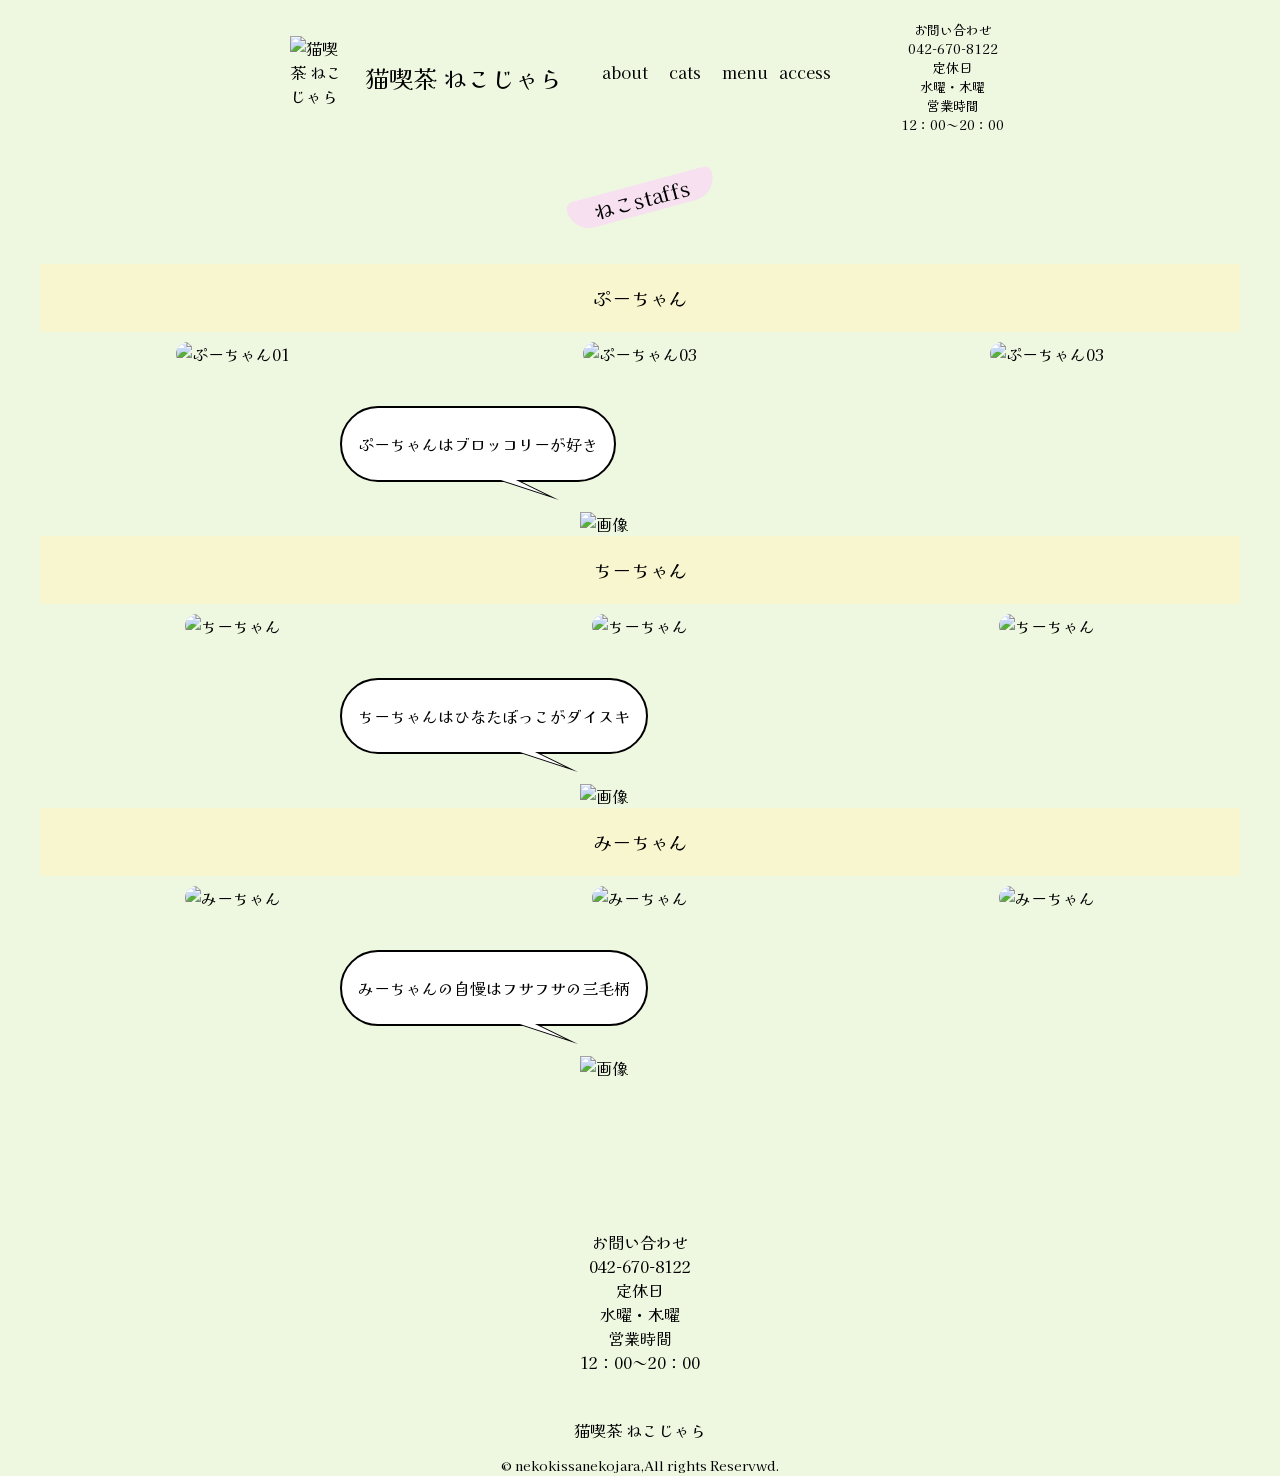
==== index2.html @ 6728807e "Add files via upload" ====
<!DOCTYPE html>
<html lang="ja">

<head>
    <meta charset="UTF-8">
    <meta name="viewport" content="width=device-width, initial-scale=1.0">
    <title>猫スタッフ｜猫喫茶 ねこじゃら</title>
    <link rel="stylesheet" href="css/style.css">
    <link rel="preconnect" href="https://fonts.googleapis.com">
    <link rel="preconnect" href="https://fonts.gstatic.com" crossorigin>
    <link href="https://fonts.googleapis.com/css2?family=Kaisei+Opti&display=swap" rel="stylesheet">
</head>

<body>
    <!-- ヘッダー -->
    <header>
        <div class="inner">

            <a href="http://192.168.15.4:1508">
                <div class="logoclass">
                    <img src="images/logo.svg" alt="猫喫茶 ねこじゃら" width="55px">
                    <h1>猫喫茶 ねこじゃら</h1>
                </div>
            </a>


            <!-- ナビ -->
            <nav>
                <ul>
                    <li class="gnav_item"><a href="#about"><img src="images/jarasi_stand.png" alt="">about</a></li>
                    <li class="gnav_item"><a href="#cats"><img src="images/jarasi_back.png" alt="">cats</a></li>
                    <li class="gnav_item"><a href="#menu"><img src="images/jarasi_stand.png" alt="">menu</a></li>
                    <li class="gnav_item"><a href="#access"><img src="images/jarasi_back.png" alt="">access</a></li>
                </ul>
            </nav>
            <p>お問い合わせ<br>042-670-8122<br>定休日<br>水曜・木曜<br>営業時間<br>12：00～20：00</p>
        </div>
        <!-- ナビここまで -->
    </header>
    <!-- ヘッダーここまで -->
    <!-- メイン -->
    <main>
        <section class="staffs">
            <div class="inner">
                <h2 id="cats">ねこstaffs</h2>
                <div class="catname">
                    <p>ぷーちゃん</p>
                </div>
                <div class="p_picture">
                    <ul class="catslist">
                        <li><img src="images/pu01sqnew.png" alt="ぷーちゃん01" width="200px"></li>
                        <li><img src="images/pu03sq.jpg" alt="ぷーちゃん03" width="200px"></li>
                        <li><img src="images/pu02sq.JPG" alt="ぷーちゃん03" width="200px"></li>
                    </ul>
                    <div class="syoukai">
                        <div class="speechBubble">
                            <p>ぷーちゃんはブロッコリーが好き</p>
                        </div>
                        <div class="floatjyara"><img src="images/jarasipcol_stand_trim.png" alt="画像" class="float-img">
                        </div>
                    </div>



                </div>
                <div class="catname">
                    <p>ちーちゃん</p>
                </div>
                <div class="c_picture">
                    <ul class="catslist">
                        <li><img src="images/chi04sq.jpg" alt="ちーちゃん" width="200px"></li>
                        <li><img src="images/chi02sq.png" alt="ちーちゃん" width="200px"></li>
                        <li><img src="images/chi01sq.jpg" alt="ちーちゃん" width="200px"></li>
                    </ul>
                    <div class="csyoukai">
                        <p>
                        <div class="speechBubble">
                            <p>ちーちゃんはひなたぼっこがダイスキ</p>
                        </div>
                        </p>
                        <div class="floatjyara"><img src="images/jarasi2color_stand_trim.png" alt="画像"
                                class="float-img"></div>
                    </div>
                    <!-- <img src="images/jarasi_stand.png" alt="画像" class="float-img"> -->
                </div>
                <div class="catname">
                    <p>みーちゃん</p>
                </div>
                <div class="m_picture">
                    <ul class="catslist">
                        <li><img src="images/mii01sq.png" alt="みーちゃん" width="200px"></li>
                        <li><img src="images/mii04sq.png" alt="みーちゃん" width="200px"></li>
                        <li><img src="images/mii02sq.pnG" alt="みーちゃん" width="200px"></li>
                    </ul>
                    <p>
                    <div class="speechBubble">
                        <p>みーちゃんの自慢はフサフサの三毛柄</p>

                    </div>
                    <div class="floatjyara"><img src="images/jarasi3color_stand_trim.png" alt="画像" class="float-img">
                    </div>
                    </p>


                </div>

        </section>
        <section class="section3">


        </section>
        <!-- <img src="images/jarasi_stand.png" alt="画像" class="float-img"> -->
    </main>

    <!-- メインここまで -->
    <!-- フッター -->
    <footer>
        <p class="access_lead">お問い合わせ<br>042-670-8122<br>定休日<br>水曜・木曜<br>営業時間<br>12：00～20：00</p>
        <p><img src="images/logo.svg" alt="" width="150px"></p>
        <p>猫喫茶 ねこじゃら</p>
        <p><small>&copy nekokissanekojara,All rights Reservwd.</small></p>
    </footer>
    <!-- フッターここまで -->
</body>

</html>
---- css/style.css ----
/* リセットｃｓｓ */
* {
    margin: 0;
    padding: 0;
    box-sizing: border-box;
    list-style: none;
    font-family: "Kaisei Opti", serif;
    font-weight: 400;
    font-style: normal;
}

a:link {
    text-decoration: none;
    color: #000000;
}



/* フルードイメージ化 */
img {
    max-width: 100%;
    height: auto;
    place-content: center;
}

/* 共通：幅設定クラス */
.inner {
    max-width: 1200px;
    margin: 0 auto;
}

/* 共通：section設定クラス */
section {
    
    margin-top: 20px;
    padding-top: 40px;
    padding-bottom: 40px;
}

/* 共通：見出し2設定クラス */
html {
    background-color: rgb(238, 247, 224);
}

h2 {
    font-size: 1.3rem;
    color: black;
    text-align: center;
    margin-bottom: 30px;
    border: 1px;
    border-radius: 10px 10px 30px 30px;
    width: 150px;
    margin-left: auto;
    margin-right: auto;
    background-color: rgb(247, 224, 239);
}


/* ヘッダー */
header .inner {
    max-width: 880px;
    display: flex;
    justify-content: center;
    align-items: center;
    padding: 10px;
}

header h1 {
    width: 250px;
    font-size: 1.5rem;
    padding: 10px 10px 0px 20px;
    text-decoration: none;
    color: #000000;
}


.logoclass {
    display: flex;
    justify-content: space-evenly;
    align-items: center;
    padding-left: 80px;
}


header p {
    /* width: 100px; */
    font-size: 0.8rem;
    text-align: center;
    margin: 0 auto;
    padding-top: 10px;
}


nav ul {
    display: flex;
    justify-content: space-evenly;
}

nav ul li a {
    display: block;
    width: 60px;
    color: black;
    padding: auto;
    text-align: center;
    text-decoration: none;
}

nav ul li a:hover {
    color: darkgreen;
}

/* キービジュアル */
#slideshow {
    max-width: 880px;
    height: auto;
    place-content: center;
    display: block;
    margin: 0 auto;
    width: 90%;

}

.slickimage {
    position: relative;
}

.slick-content {
    position: absolute;
    top: 50%;
    left: 50%;
    transform: translate(-50%, -50%);
    z-index: 10;
    color: #fff;
    /* 文字色（画像の暗さに合わせて変更） */
    text-align: center;
    width: 80%;
}

.slick-content p {
    font-size: 3rem;
    -webkit-text-stroke: 4px #000000;
    /* 縁の太さと色 */
    paint-order: stroke fill;
    /* 縁が内側に食い込むのを防ぐ */
}


/* about */
.about_lead {
    width: 70%;
    margin: 0 auto;
    padding: 20px;
    text-align: center;
    line-height: 1.8;

}

.about_lead span {
    font-size: 1.3em;
    font-weight: bold;
}

.gazoposition {
    display: flex;
    justify-content: center;
}

.jaramen {
    margin-top: 150px;
    margin-left: 100px;
    width: 250px;
    padding: max-content;
}


/* 猫スタッフ */
.catslist {
    display: flex;
    justify-content: space-around;
    gap: 20px;
}

.catslist li img {
    border-radius: 90px;
    margin-bottom: 30px;
}

.catname {
    font-size: 1.2rem;
    text-align: center;
    margin-bottom: 10px;
    background-color: rgb(247, 246, 207);
    padding: 20px;
}

.catsinfo_jarasi {
    margin-top: 0px;
    text-align: center;
}

.catslist li p {
    text-align: center;
    margin-bottom: 20px;
}

.section2 a {
    color: black;
    text-decoration: none;
    text-align: center;
    display: block;
    border: 1px dashed #000000;
    border-radius: 50%;
    width: 250px;
    margin: 10px auto;
    margin-bottom: 30px;
    background-color: rgb(208, 247, 207);
}

.section2 a:hover {
    color: darkgreen;
}

/* じゃら氏のフキダシ */
.speechBubble {
    position: relative;
    display: inline-block;
    margin-bottom: 20px;
    padding: 24px 16px;
    border: 2px solid #000000;
    border-radius: 9999px;
    background-color: #ffffff;
    text-align: left;
    font-size: 16px;
    font-weight: 400;
    line-height: 1.5;
    color: #000000;
    left: calc(50% - 300px);
    top: 10px;
}

.speechBubble::before {
    content: "";
    position: absolute;
    bottom: 0;
    left: 61%;
    border-style: solid;
    border-width: 20px 0 0 20px;
    border-color: #000000 transparent transparent;
    translate: -50% 100%;
    transform: skew(64deg);
    transform-origin: top;
}

.speechBubble::after {
    content: "";
    position: absolute;
    bottom: 0;
    left: 61%;
    border-style: solid;
    border-width: 15.2px 0 0 15.2px;
    border-color: #ffffff transparent transparent;
    translate: calc(-50% + 0.4px) 100%;
    transform: skew(64deg);
    transform-origin: top;
}

/* メニュー */
.menulist {
    display: flex;
    justify-content: center;
    font-size: 0.8rem;
    gap: 20px;
}

.menulist span {
    display: block;
    font-size: 0.8rem;
    font-weight: bold;
    text-align: center;
    padding-bottom: 10px;
}

/* 浮いてるじゃら氏 */
.float-img {
    margin-top: 20px;
    width: 200px;
    animation: floatAnim 3s ease-in-out infinite;
}

@keyframes floatAnim {
    0% {
        transform: translateY(0px);
    }

    50% {
        transform: translateY(-15px);
    }

    100% {
        transform: translateY(0px);
    }
}

.floatjyara {
    margin-left: 45%;
}

/* アクセス */
.map iframe {
    width: 100%;
    margin-bottom: 20px;
}

.access_lead {
    text-align: center;
}

/* フッター */
footer p {
    margin-top: 10px;
    text-align: center;
    text-decoration: none;
}

footer a:hover {
    color: darkgreen;
}


h2 {
    transform: rotate(-15deg);
    transform-origin: left top;
    /* 例: 左上を起点にする */
}

.cp_h1title {
    color: #ffffff;
    background: #80DEEA;
    border: dashed 1px #ffffff;
    /*ステッチ部分*/
    box-shadow: 0px 0px 0px 5px #80DEEA;
    /*外側のライン*/
}

.flip-img {
    transition: transform 0.3s ease;
    /* なめらかに反転させる */
}

/* 左右に反転 */
/* .flip-img:active {
  transform: scaleX(-1); 
} */

.flip-img:hover {
    transform: scaleX(-1);
}

/* モバイル対応 */
@media(max-width:767px) {
    header .inner {
        flex-wrap: wrap;
        padding: 20px;
        margin-top: 20px;
    }

    .gazoposition {
        flex-wrap: wrap;
    }
    .logoclass {
   padding-left: 20px;
}

    .jaramen {
        margin-top: 5px;
        margin-left: 50px;
        width: 150px;
    }

    .speechBubble {
        position: relative;
        display: inline-block;
        margin-bottom: 20px;
        padding: 24px 16px;
        border: 2px solid #000000;
        border-radius: 9999px;
        background-color: #ffffff;
        text-align: left;
        font-size: 16px;
        font-weight: 400;
        line-height: 1.5;
        color: #000000;
        left: calc(50% - 180px);
        top: 10px;
    }

    .speechBubble::before {
        content: "";
        position: absolute;
        bottom: 0;
        left: 50%;
        border-style: solid;
        border-width: 20px 10px 0 10px;
        border-color: #000000 transparent transparent;
        translate: -50% 100%;
        transform: skew(1deg);
        transform-origin: top;
    }

    .speechBubble::after {
        content: "";
        position: absolute;
        bottom: 0;
        left: 50%;
        border-style: solid;
        border-width: 15.5px 7.8px 0 7.8px;
        border-color: #ffffff transparent transparent;
        translate: -50% 100%;
        transform: skew(1deg);
        transform-origin: top;
    }

    .catslist {
        flex-wrap: wrap;
        /* padding: 20px; */
        margin-top: 20px;
    }

    .menulist {
        flex-wrap: wrap;
        padding: 20px;
        margin-top: 20px;
    }

    /* タップで左右に反転するつもり */
.flip-img:active {
  transform: scaleX(-1); 
}

}
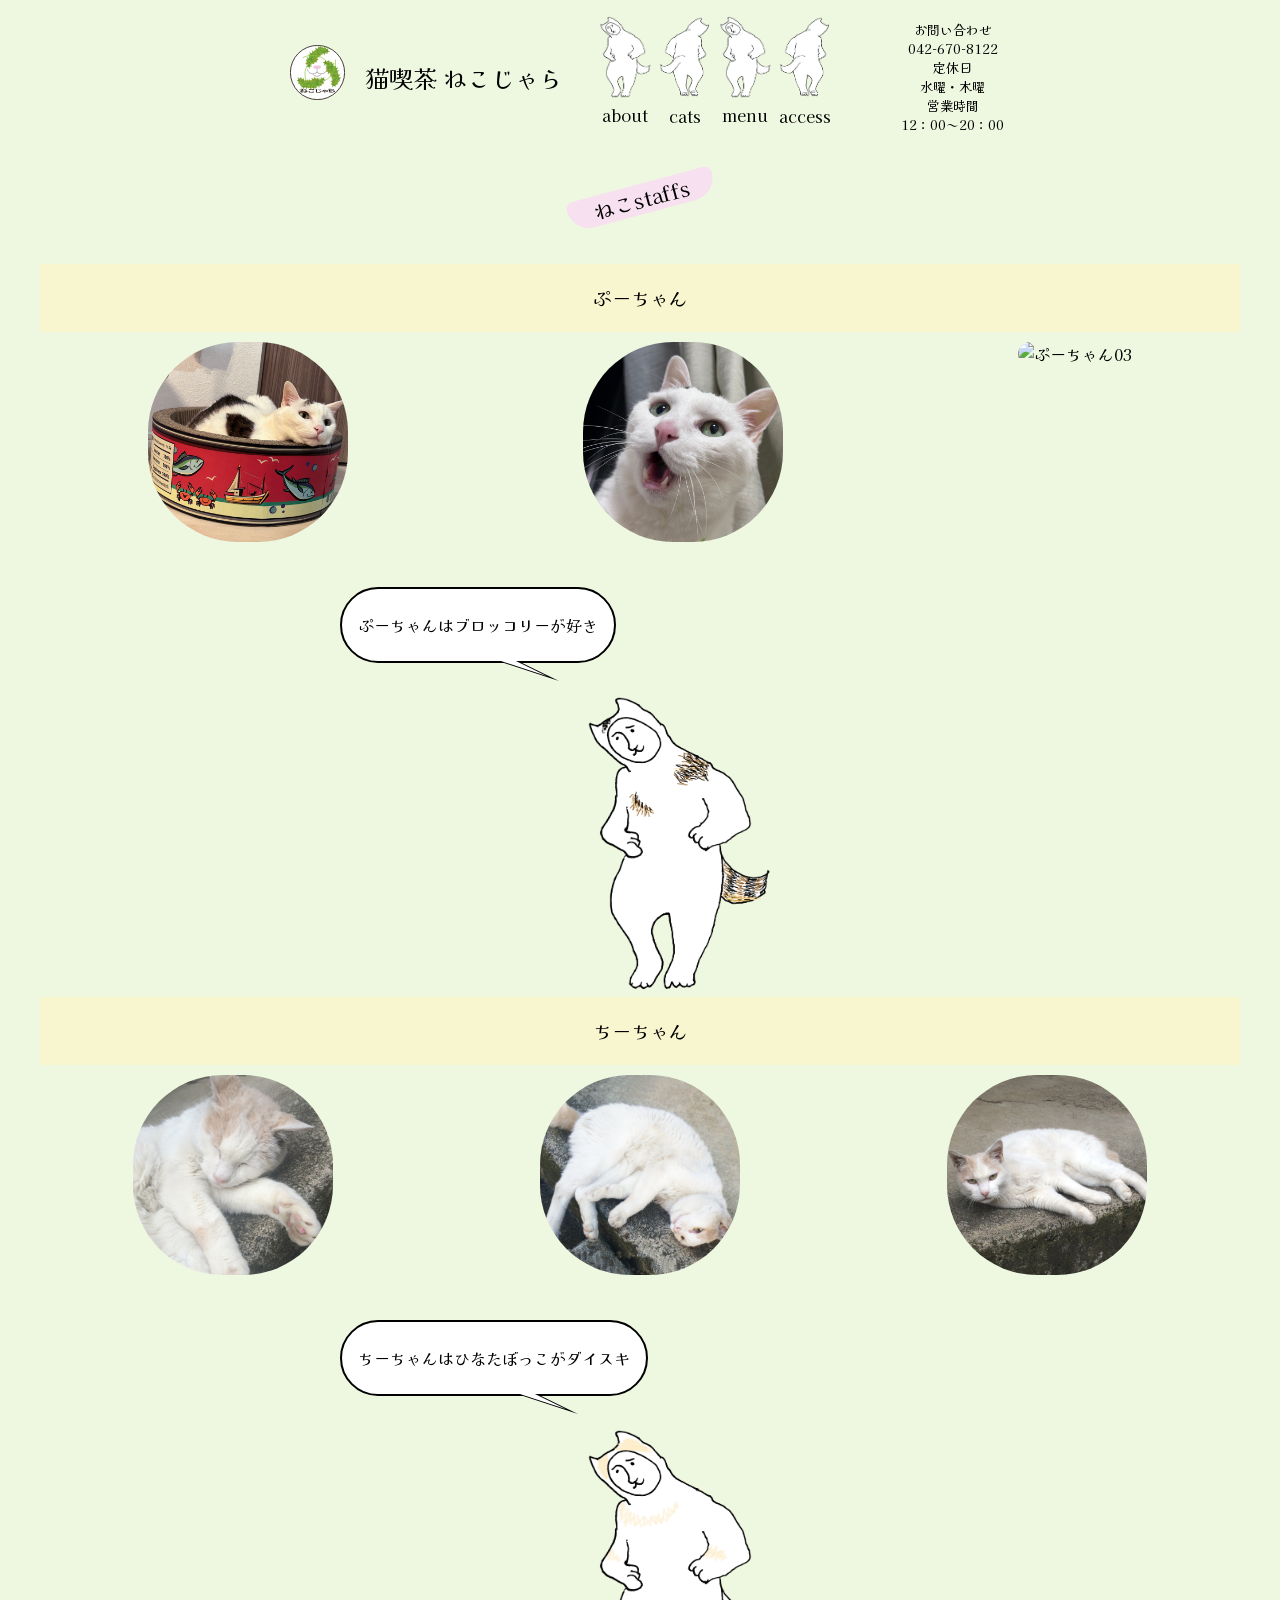
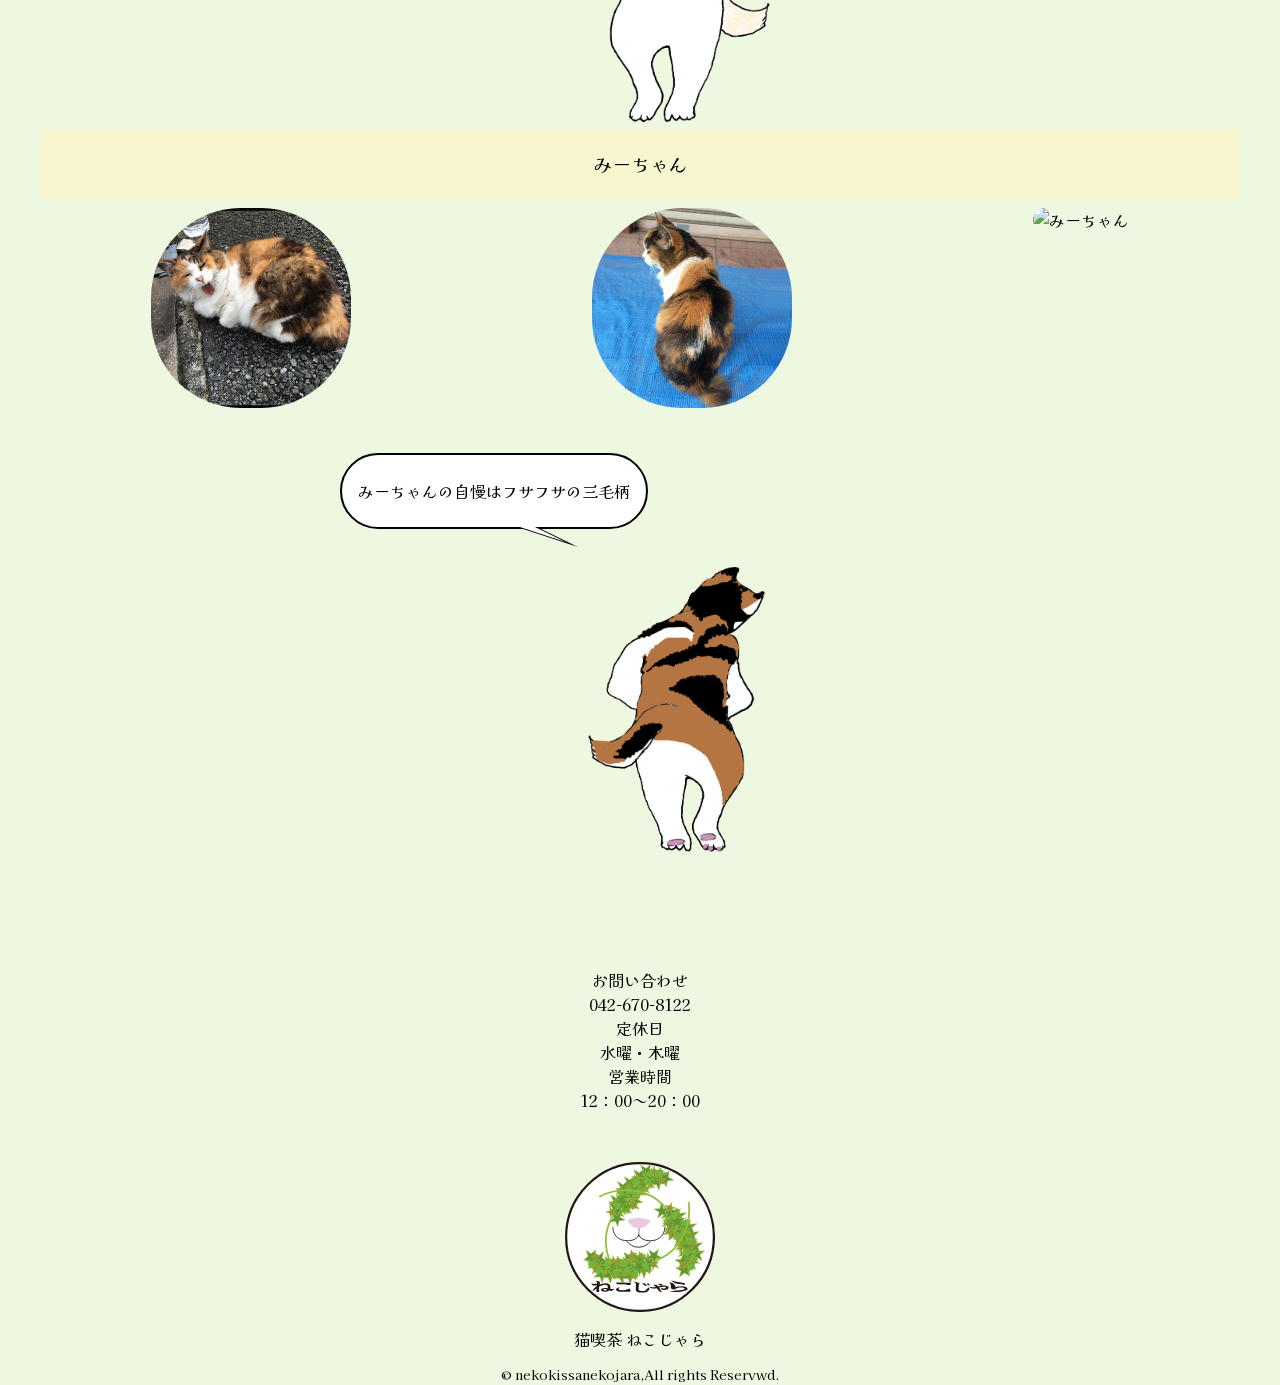
==== commit 41c750d6: "Add files via upload" ====
--- a/index2.html
+++ b/index2.html
@@ -5,10 +5,12 @@
     <meta charset="UTF-8">
     <meta name="viewport" content="width=device-width, initial-scale=1.0">
     <title>猫スタッフ｜猫喫茶 ねこじゃら</title>
-    <link rel="stylesheet" href="css/style.css">
+
+
     <link rel="preconnect" href="https://fonts.googleapis.com">
     <link rel="preconnect" href="https://fonts.gstatic.com" crossorigin>
     <link href="https://fonts.googleapis.com/css2?family=Kaisei+Opti&display=swap" rel="stylesheet">
+    <link rel="stylesheet" href="css/style.css">
 </head>
 
 <body>
@@ -16,7 +18,7 @@
     <header>
         <div class="inner">
 
-            <a href="http://192.168.15.4:1508">
+            <a href="https://yuukaras.github.io/catcafe_nekojara_site/">
                 <div class="logoclass">
                     <img src="images/logo.svg" alt="猫喫茶 ねこじゃら" width="55px">
                     <h1>猫喫茶 ねこじゃら</h1>
@@ -27,10 +29,18 @@
             <!-- ナビ -->
             <nav>
                 <ul>
-                    <li class="gnav_item"><a href="#about"><img src="images/jarasi_stand.png" alt="">about</a></li>
-                    <li class="gnav_item"><a href="#cats"><img src="images/jarasi_back.png" alt="">cats</a></li>
-                    <li class="gnav_item"><a href="#menu"><img src="images/jarasi_stand.png" alt="">menu</a></li>
-                    <li class="gnav_item"><a href="#access"><img src="images/jarasi_back.png" alt="">access</a></li>
+                    <li class="gnav_item"><a href="https://yuukaras.github.io/catcafe_nekojara_site/#about"><img
+                                src="images/jarasi_stand_trim.png" alt="" class="flip-img" width="55px"
+                                height="auto">about</a></li>
+                    <li class="gnav_item"><a href="https://yuukaras.github.io/catcafe_nekojara_site/#cats"><img
+                                src="images/jarasi_backtrim.png" alt="" class="flip-img" width="55px"
+                                height="auto">cats</a></li>
+                    <li class="gnav_item"><a href="https://yuukaras.github.io/catcafe_nekojara_site/#menu"><img
+                                src="images/jarasi_stand_trim.png" alt="" class="flip-img" width="55px"
+                                height="auto">menu</a></li>
+                    <li class="gnav_item"><a href="https://yuukaras.github.io/catcafe_nekojara_site/#access"><img
+                                src="images/jarasi_backtrim.png" alt="" class="flip-img" width="55px"
+                                height="auto">access</a></li>
                 </ul>
             </nav>
             <p>お問い合わせ<br>042-670-8122<br>定休日<br>水曜・木曜<br>営業時間<br>12：00～20：00</p>
@@ -97,7 +107,7 @@
                         <p>みーちゃんの自慢はフサフサの三毛柄</p>
 
                     </div>
-                    <div class="floatjyara"><img src="images/jarasi3color_stand_trim.png" alt="画像" class="float-img">
+                    <div class="floatjyara"><img src="images/jaramike_back.png" alt="画像" class="float-img">
                     </div>
                     </p>
 
@@ -107,17 +117,18 @@
         </section>
         <section class="section3">
 
-
+            <p class="access_lead">お問い合わせ<br>042-670-8122<br>定休日<br>水曜・木曜<br>営業時間<br>12：00～20：00</p>
         </section>
         <!-- <img src="images/jarasi_stand.png" alt="画像" class="float-img"> -->
     </main>
-
     <!-- メインここまで -->
     <!-- フッター -->
     <footer>
-        <p class="access_lead">お問い合わせ<br>042-670-8122<br>定休日<br>水曜・木曜<br>営業時間<br>12：00～20：00</p>
-        <p><img src="images/logo.svg" alt="" width="150px"></p>
-        <p>猫喫茶 ねこじゃら</p>
+        <a href="https://yuukaras.github.io/catcafe_nekojara_site/">
+            <p><img src="images/logo.svg" alt="" width="150px"></p>
+            <p>猫喫茶 ねこじゃら</p>
+        </a>
+
         <p><small>&copy nekokissanekojara,All rights Reservwd.</small></p>
     </footer>
     <!-- フッターここまで -->
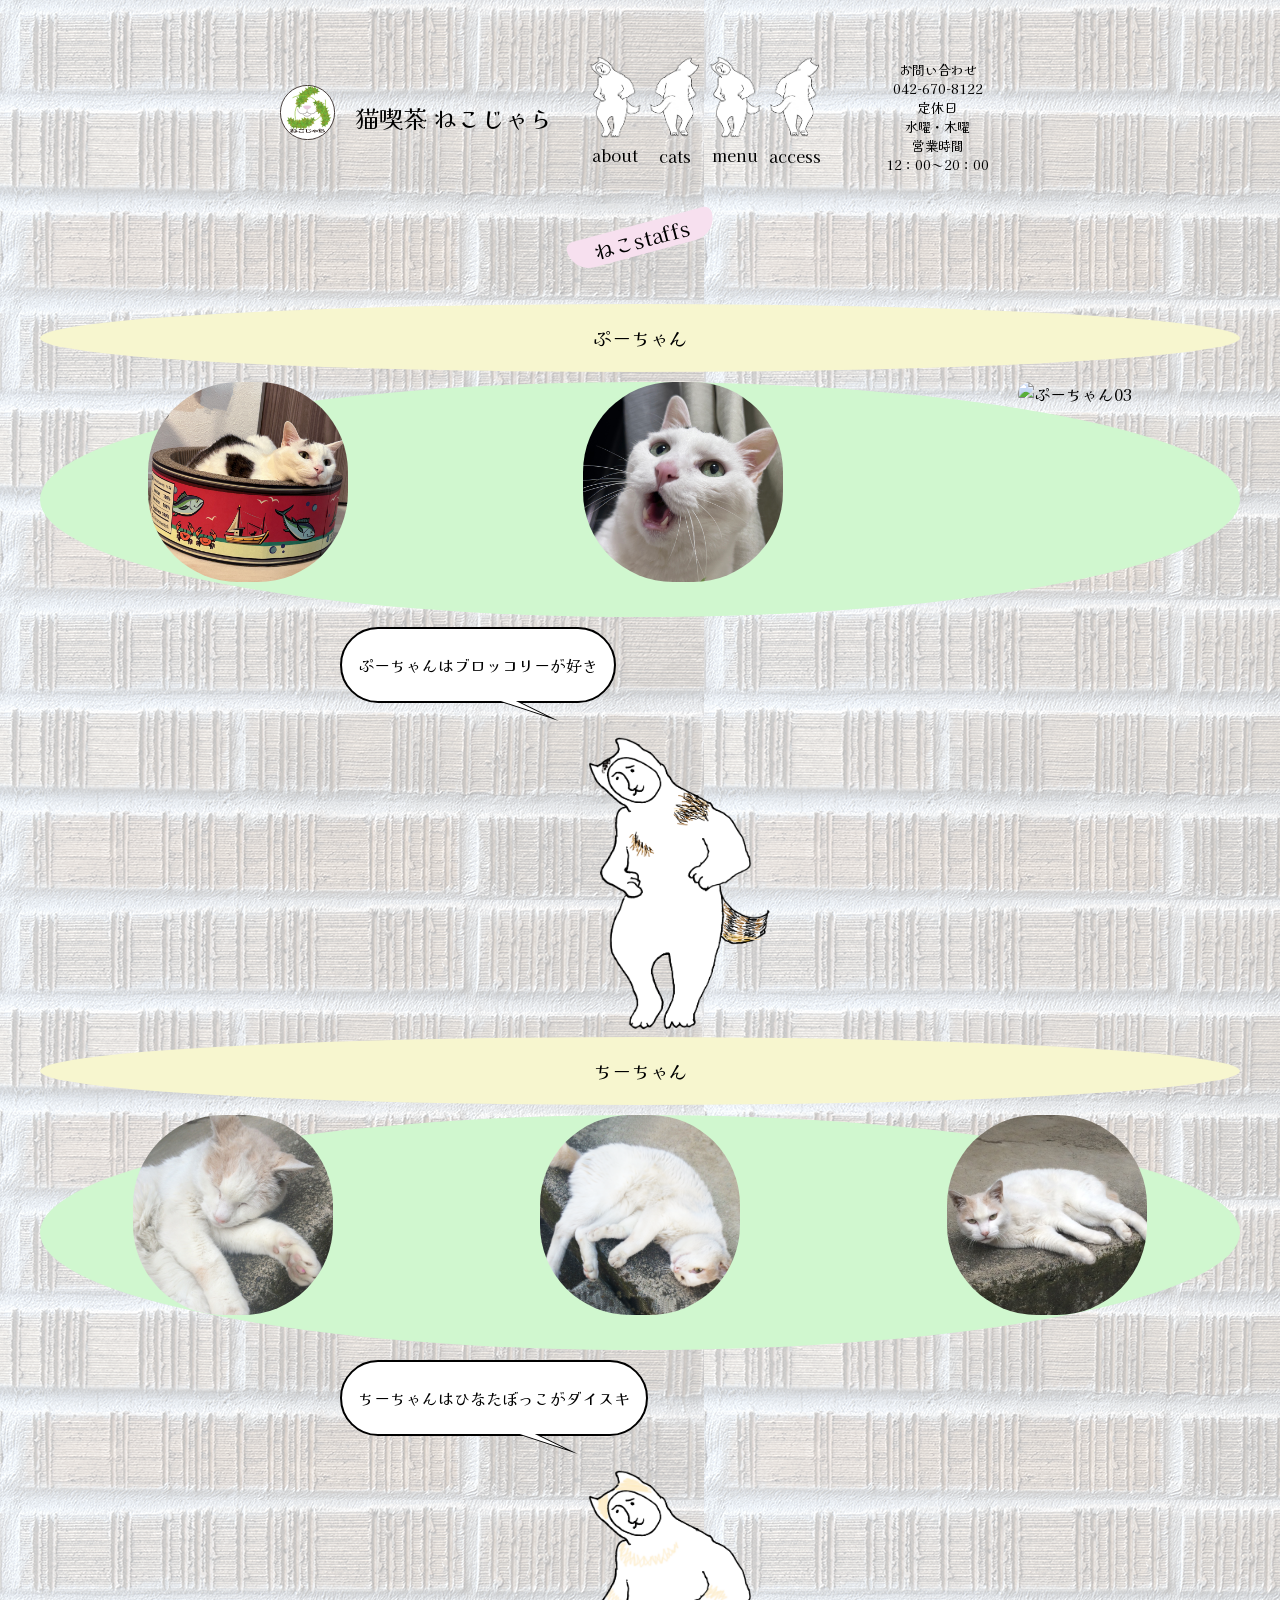
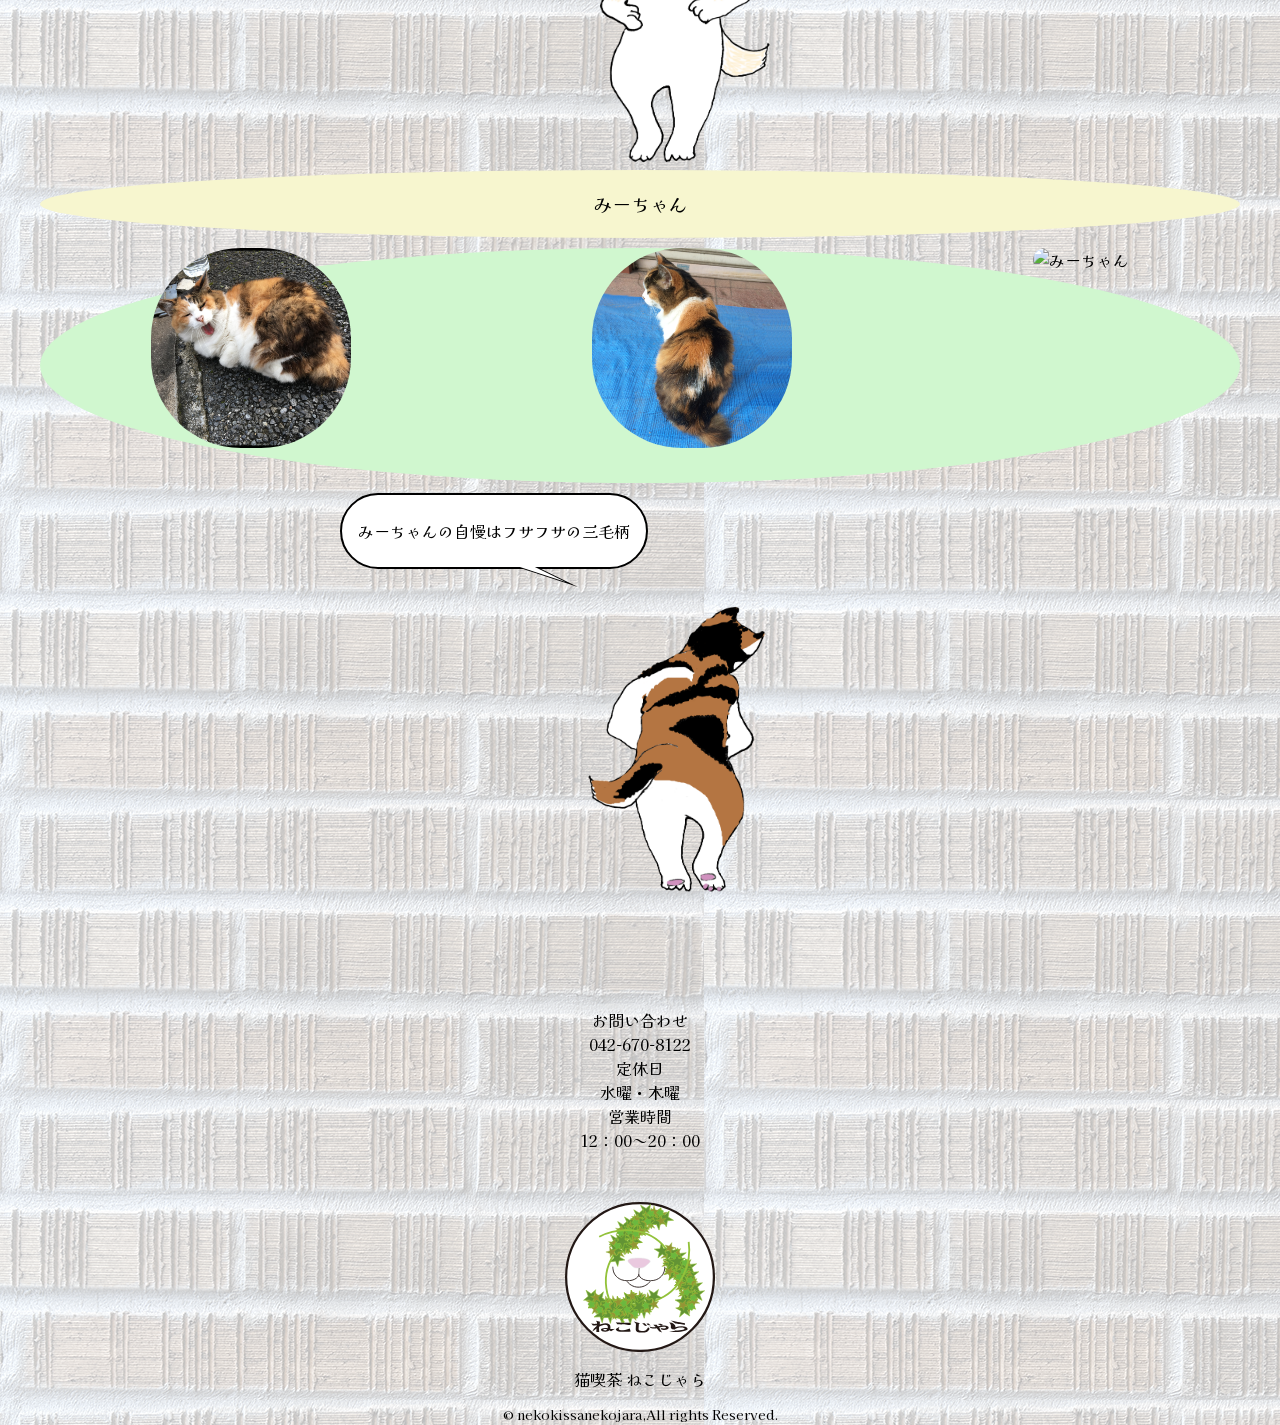
==== commit d86387dd: "Add files via upload" ====
--- a/index2.html
+++ b/index2.html
@@ -129,7 +129,7 @@
             <p>猫喫茶 ねこじゃら</p>
         </a>
 
-        <p><small>&copy nekokissanekojara,All rights Reservwd.</small></p>
+        <p><small>&copy nekokissanekojara,All rights Reserved.</small></p>
     </footer>
     <!-- フッターここまで -->
 </body>
--- a/css/style.css
+++ b/css/style.css
@@ -27,6 +27,7 @@
 .inner {
     max-width: 1200px;
     margin: 0 auto;
+    /* background-color: rgb(247, 246, 207) */
 }
 
 /* 共通：section設定クラス */
@@ -78,16 +79,17 @@
     display: flex;
     justify-content: space-evenly;
     align-items: center;
-    padding-left: 80px;
+    padding-left: 70px;
 }
 
 
 header p {
-    /* width: 100px; */
+    width: 150px;
     font-size: 0.8rem;
     text-align: center;
     margin: 0 auto;
     padding-top: 10px;
+    padding-right: 20px;
 }
 
 
@@ -145,6 +147,7 @@
 }
 
 
+
 /* about */
 .about_lead {
     width: 70%;
@@ -163,6 +166,8 @@
 .gazoposition {
     display: flex;
     justify-content: center;
+    background-color: rgb(208, 247, 207);
+    border-radius: 50%;
 }
 
 .jaramen {
@@ -175,9 +180,13 @@
 
 /* 猫スタッフ */
 .catslist {
+    max-width: 100%;
+    margin: 0 auto;
     display: flex;
     justify-content: space-around;
     gap: 20px;
+    background-color: rgb(208, 247, 207);
+    border-radius: 50%;
 }
 
 .catslist li img {
@@ -191,6 +200,7 @@
     margin-bottom: 10px;
     background-color: rgb(247, 246, 207);
     padding: 20px;
+    border-radius: 60%;
 }
 
 .catsinfo_jarasi {
@@ -214,7 +224,11 @@
     margin: 10px auto;
     margin-bottom: 30px;
     background-color: rgb(208, 247, 207);
-}
+    /* border-radius: 30%; */
+}
+/* .section2 {
+background-color: rgb(201, 242, 243)
+} */
 
 .section2 a:hover {
     color: darkgreen;
@@ -270,6 +284,9 @@
     justify-content: center;
     font-size: 0.8rem;
     gap: 20px;
+    background-color: rgb(247, 246, 207);
+    border-radius: 50%;
+    padding-bottom: 10px;
 }
 
 .menulist span {
@@ -287,13 +304,19 @@
     animation: floatAnim 3s ease-in-out infinite;
 }
 
+.float-img2 {
+    margin-top: 30px;
+    width: 300px;
+    animation: floatAnim 5s ease-in-out infinite;
+}
+
 @keyframes floatAnim {
     0% {
         transform: translateY(0px);
     }
 
     50% {
-        transform: translateY(-15px);
+        transform: translateY(-25px);
     }
 
     100% {
@@ -355,7 +378,20 @@
 .flip-img:hover {
     transform: scaleX(-1);
 }
-
+.onepoint{
+    display: flex;
+    justify-content: center;
+    margin: 0 auto;
+}
+
+/* 全体背景の変更 */
+html{
+    padding-top: 40px;
+    background-image: url(../images/back_renga.png);
+    background-repeat: repeat;
+    background-color: rgba(255, 255, 255, 0.7);
+    background-blend-mode: lighten;
+}
 /* モバイル対応 */
 @media(max-width:767px) {
     header .inner {
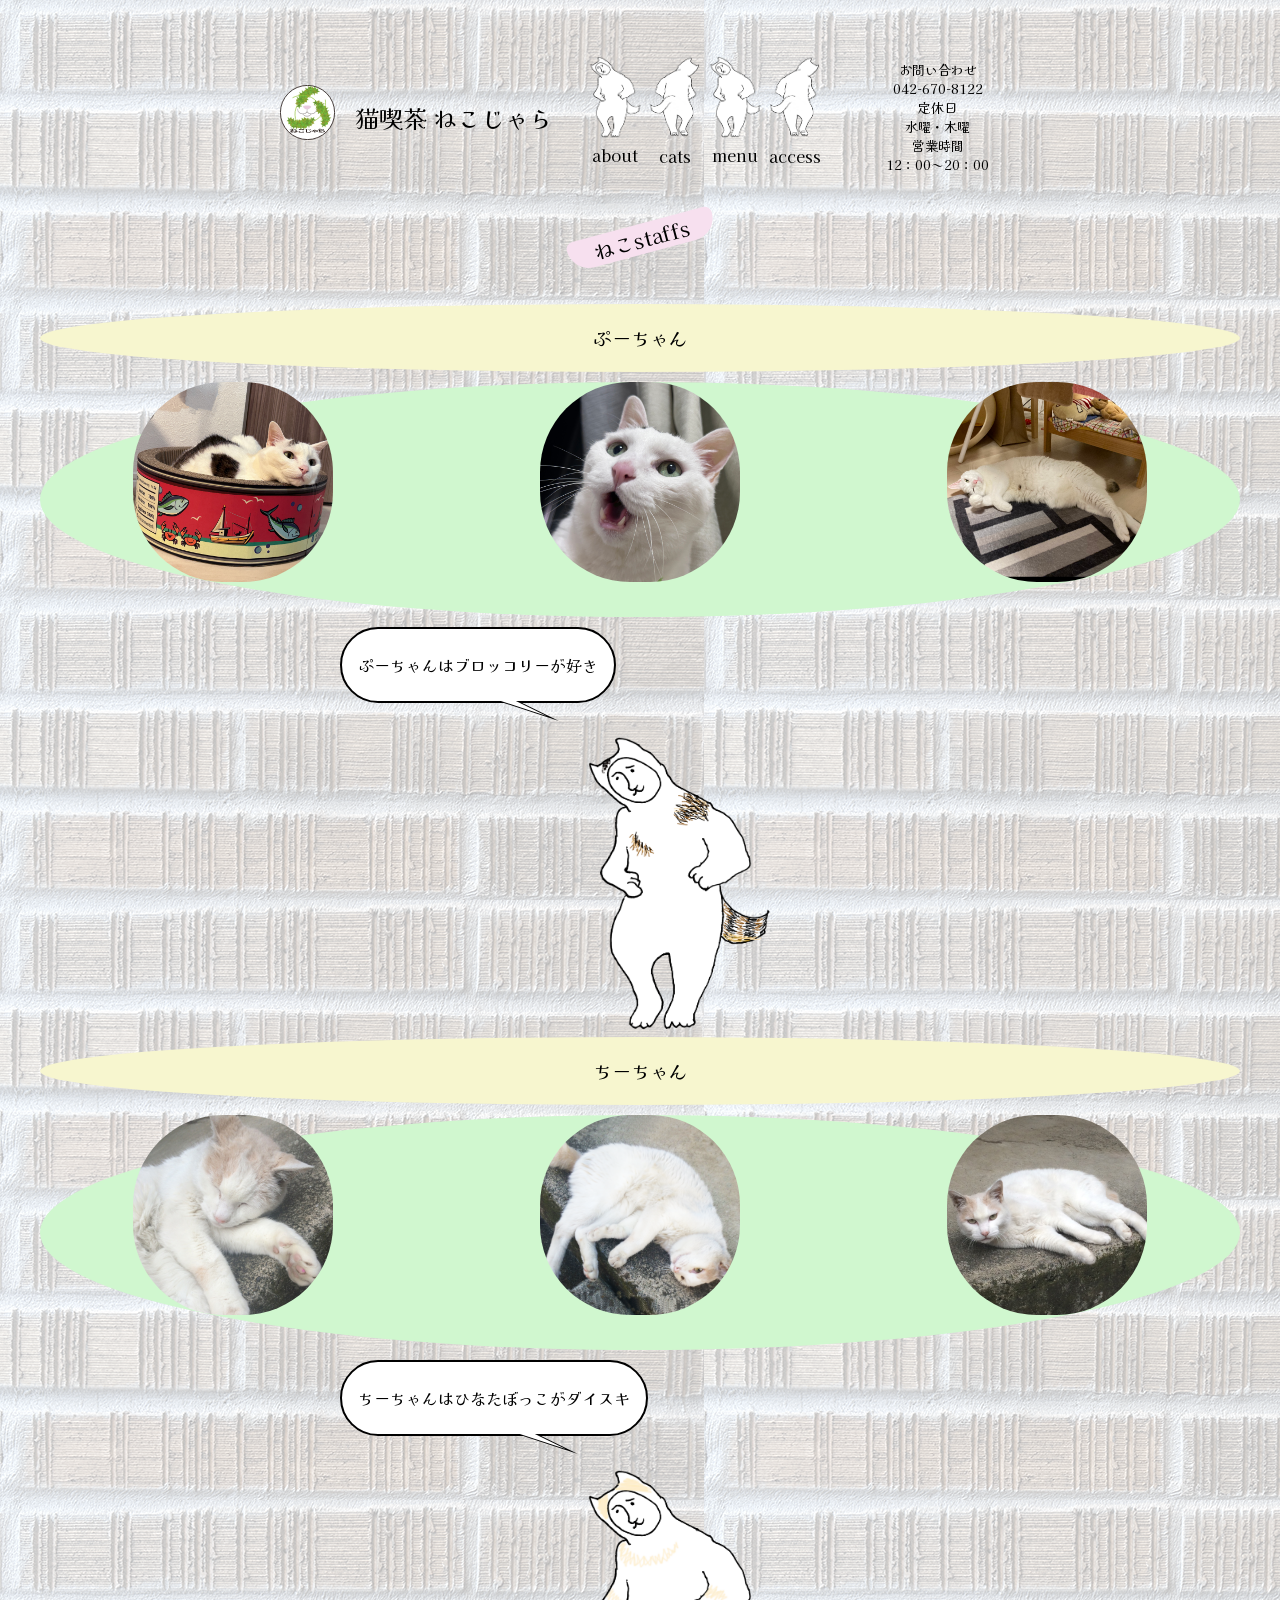
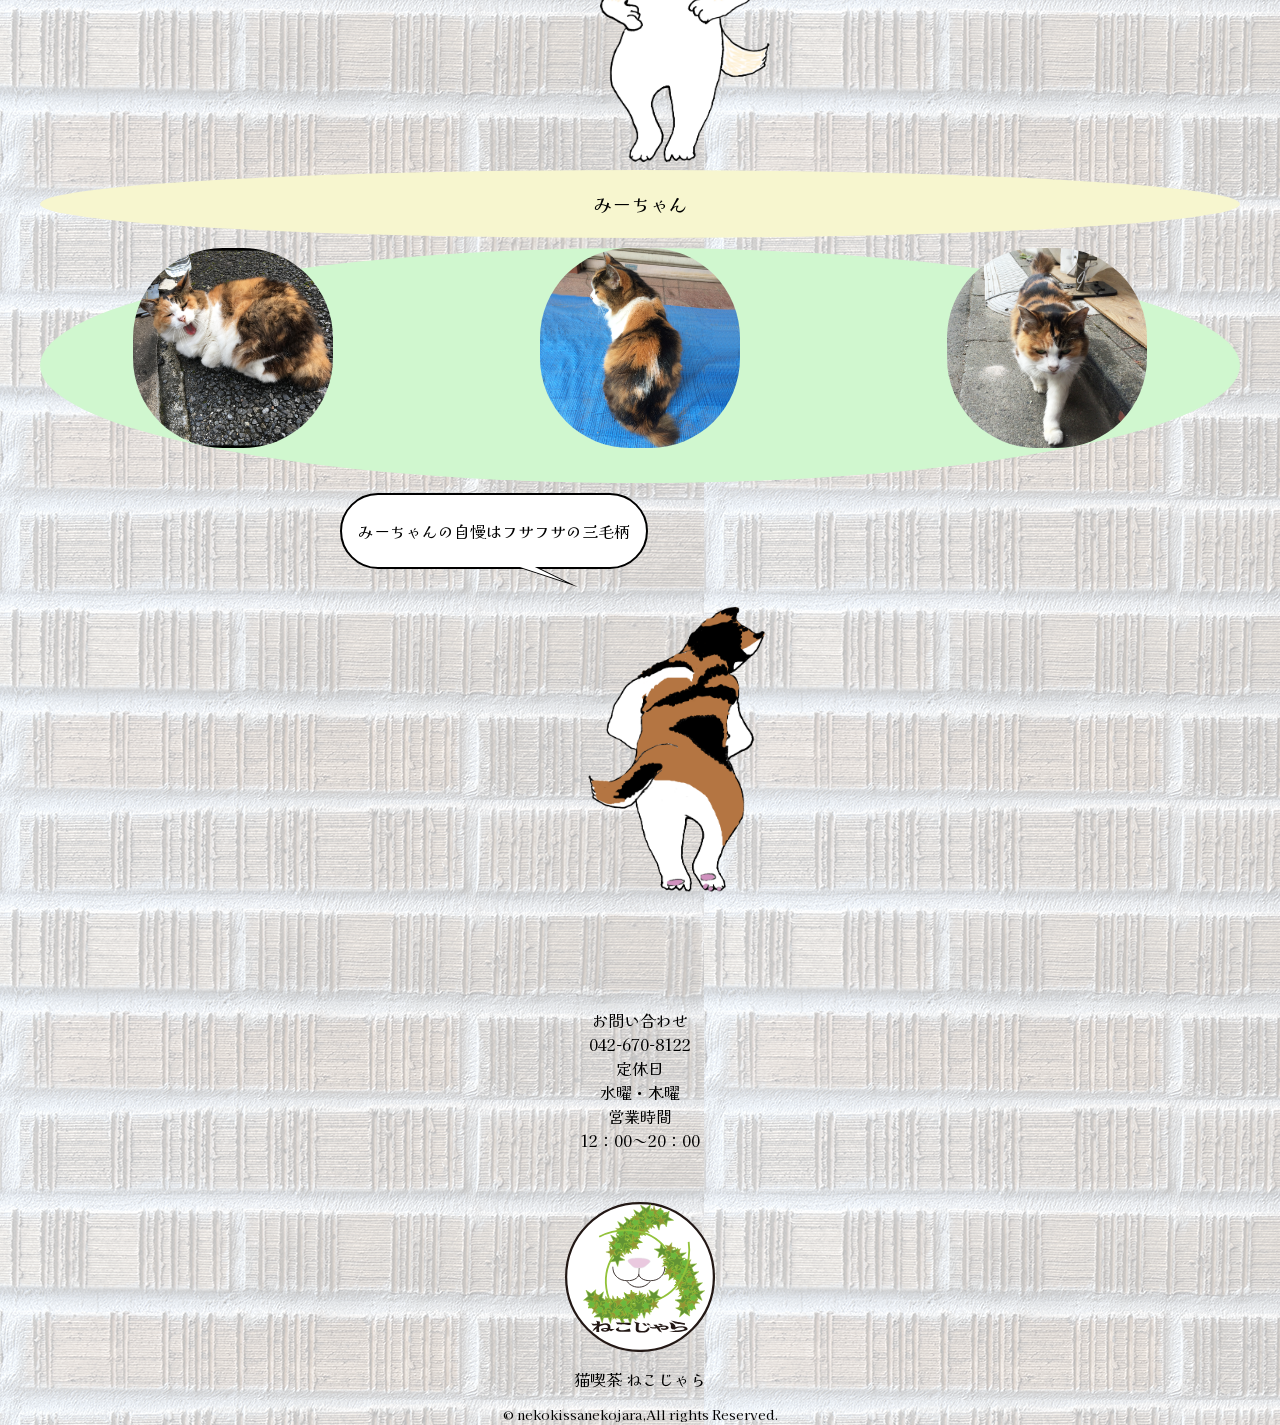
==== commit 8788db30: "Fix HTML encoding issues in index2.html" ====
--- a/index2.html
+++ b/index2.html
@@ -60,7 +60,7 @@
                     <ul class="catslist">
                         <li><img src="images/pu01sqnew.png" alt="ぷーちゃん01" width="200px"></li>
                         <li><img src="images/pu03sq.jpg" alt="ぷーちゃん03" width="200px"></li>
-                        <li><img src="images/pu02sq.JPG" alt="ぷーちゃん03" width="200px"></li>
+                        <li><img src="images/pu02sq.jpg" alt="ぷーちゃん03" width="200px"></li>
                     </ul>
                     <div class="syoukai">
                         <div class="speechBubble">
@@ -100,7 +100,7 @@
                     <ul class="catslist">
                         <li><img src="images/mii01sq.png" alt="みーちゃん" width="200px"></li>
                         <li><img src="images/mii04sq.png" alt="みーちゃん" width="200px"></li>
-                        <li><img src="images/mii02sq.pnG" alt="みーちゃん" width="200px"></li>
+                        <li><img src="images/mii02sq.png" alt="みーちゃん" width="200px"></li>
                     </ul>
                     <p>
                     <div class="speechBubble">
@@ -134,4 +134,4 @@
     <!-- フッターここまで -->
 </body>
 
-</html>+</html>
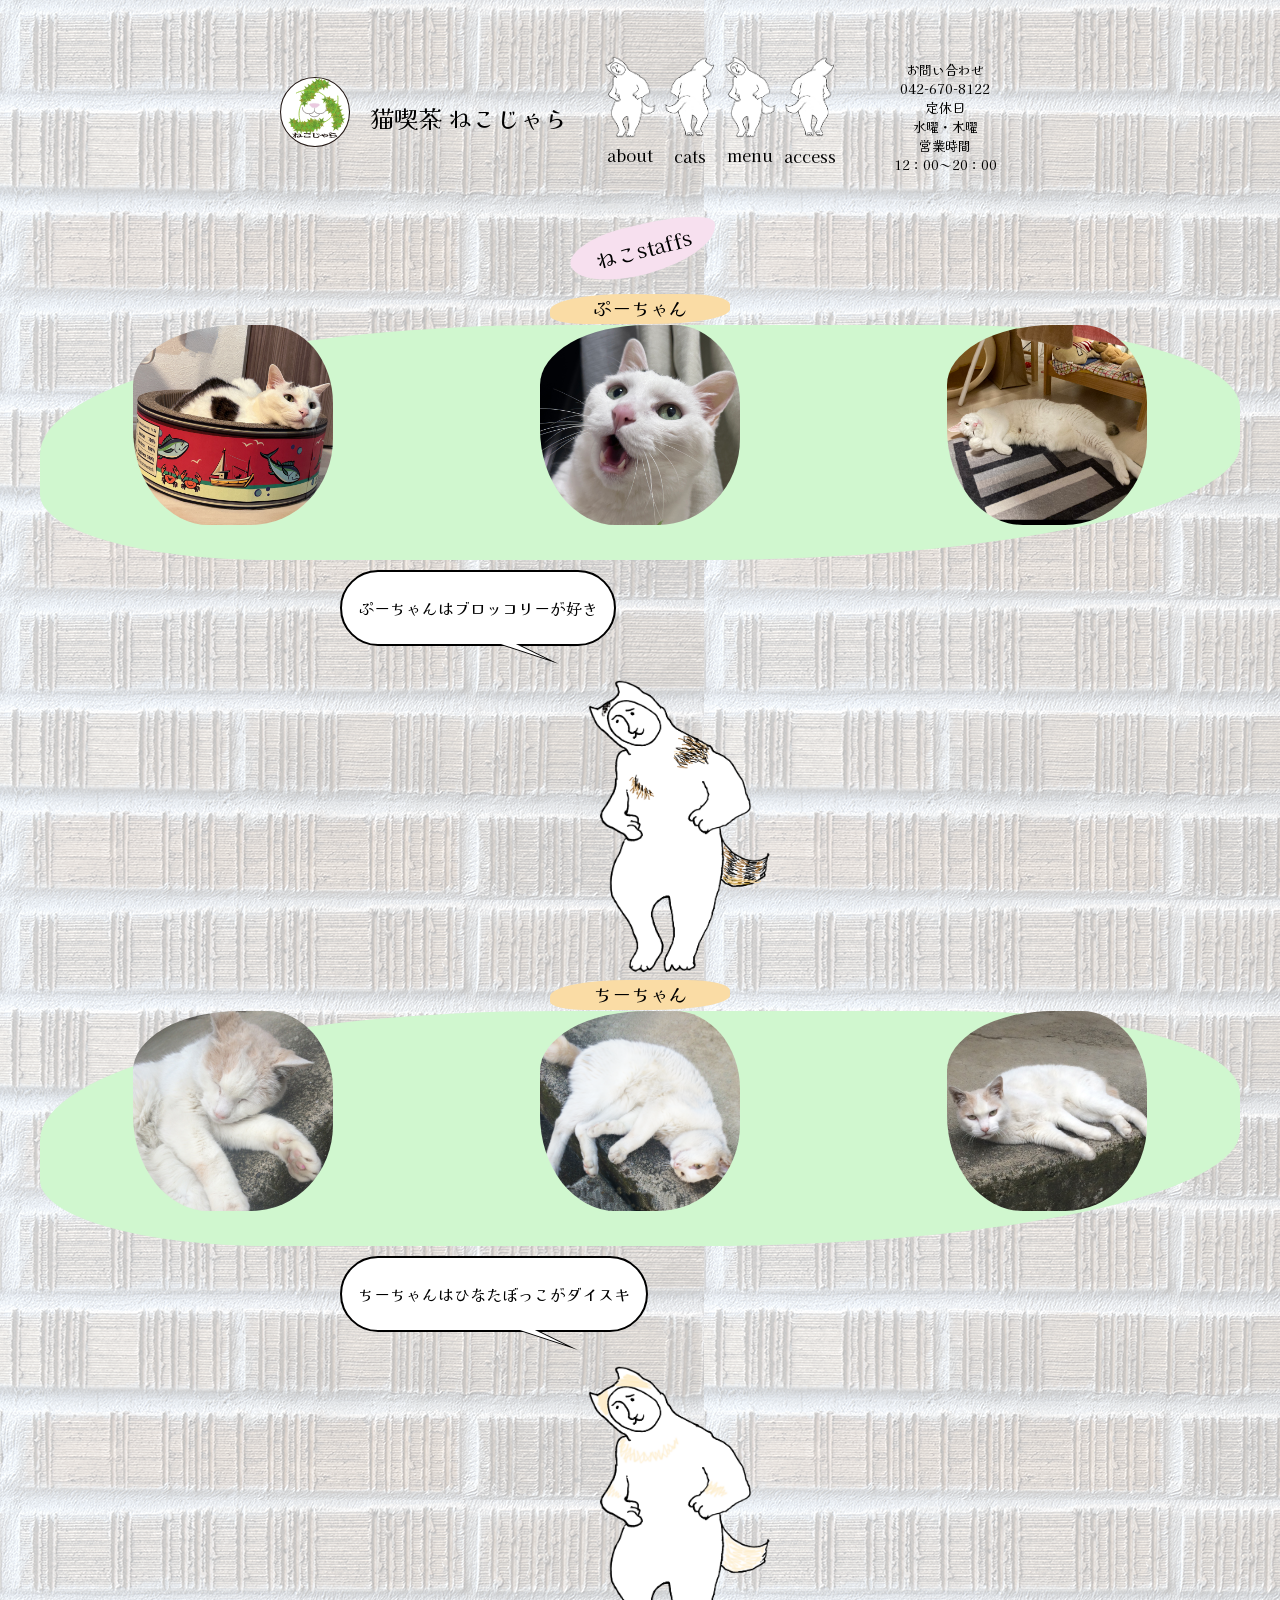
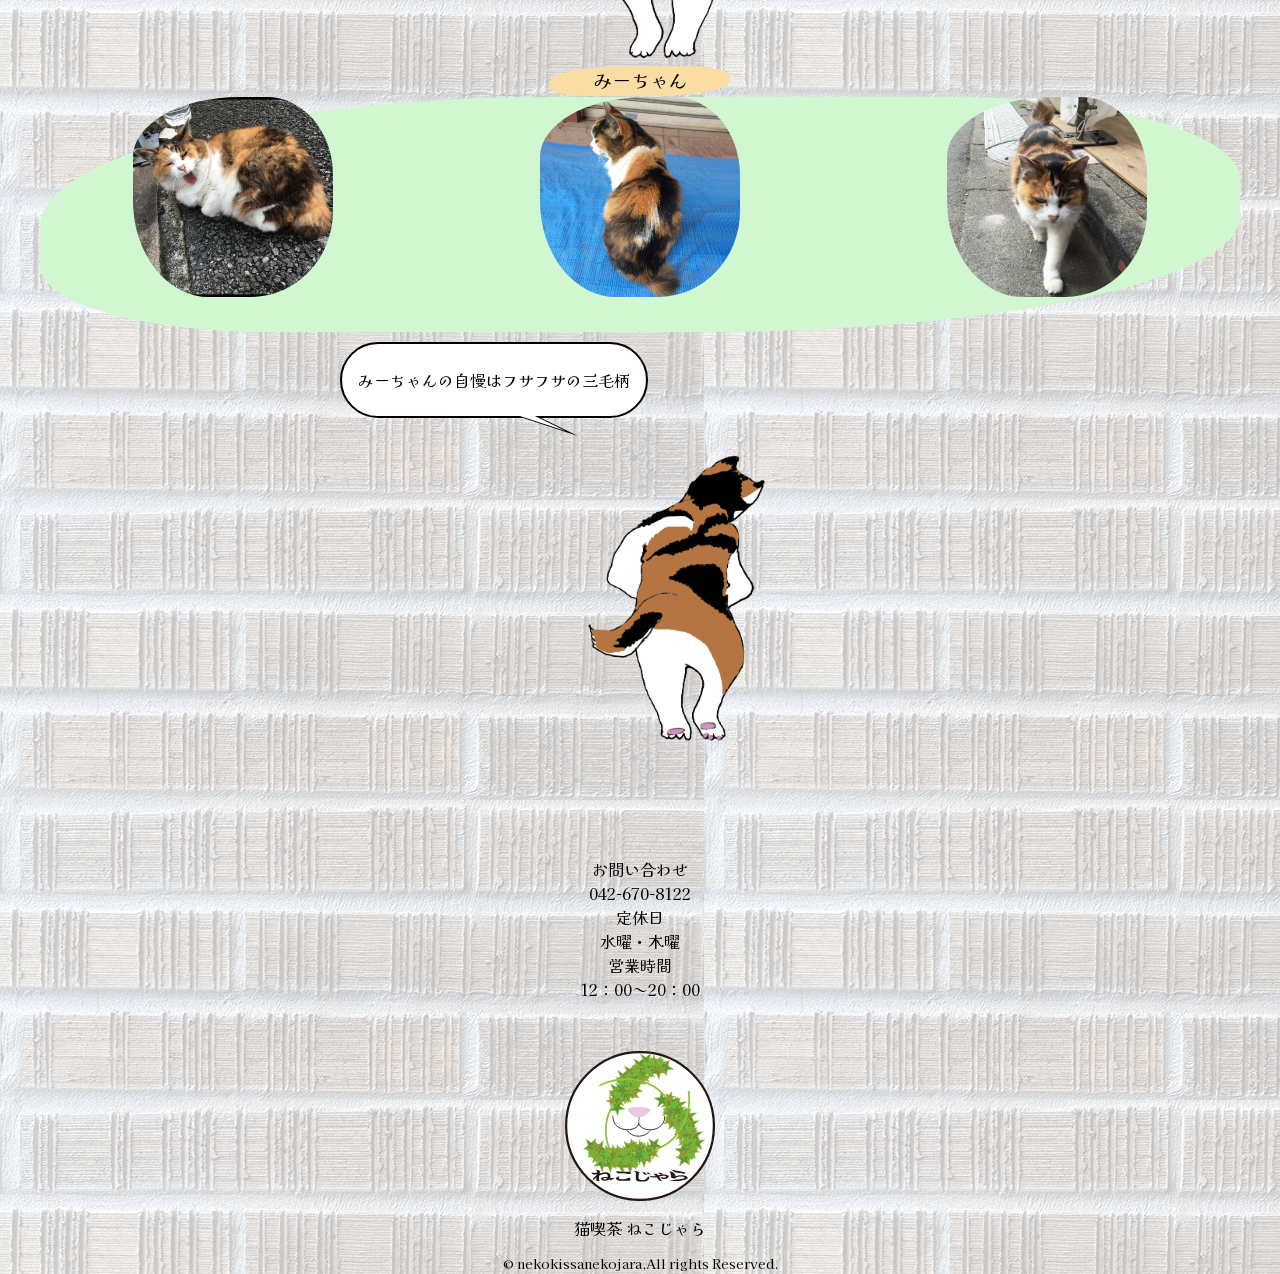
==== commit 262bbd5f: "Add files via upload" ====
--- a/index2.html
+++ b/index2.html
@@ -20,7 +20,7 @@
 
             <a href="https://yuukaras.github.io/catcafe_nekojara_site/">
                 <div class="logoclass">
-                    <img src="images/logo.svg" alt="猫喫茶 ねこじゃら" width="55px">
+                    <img src="images/logo.svg" alt="猫喫茶 ねこじゃら" width="70px">
                     <h1>猫喫茶 ねこじゃら</h1>
                 </div>
             </a>
@@ -53,9 +53,12 @@
         <section class="staffs">
             <div class="inner">
                 <h2 id="cats">ねこstaffs</h2>
-                <div class="catname">
-                    <p>ぷーちゃん</p>
-                </div>
+
+                <h3>
+                    <div class="catname2">
+                        <p>ぷーちゃん</p>
+                    </div>
+                </h3>
                 <div class="p_picture">
                     <ul class="catslist">
                         <li><img src="images/pu01sqnew.png" alt="ぷーちゃん01" width="200px"></li>
@@ -73,9 +76,12 @@
 
 
                 </div>
-                <div class="catname">
-                    <p>ちーちゃん</p>
-                </div>
+                                <h3>
+                    <div class="catname2">
+                        <p>ちーちゃん</p>
+                    </div>
+                </h3>
+
                 <div class="c_picture">
                     <ul class="catslist">
                         <li><img src="images/chi04sq.jpg" alt="ちーちゃん" width="200px"></li>
@@ -93,9 +99,12 @@
                     </div>
                     <!-- <img src="images/jarasi_stand.png" alt="画像" class="float-img"> -->
                 </div>
-                <div class="catname">
-                    <p>みーちゃん</p>
-                </div>
+
+                                <h3>
+                    <div class="catname2">
+                        <p>みーちゃん</p>
+                    </div>
+                </h3>
                 <div class="m_picture">
                     <ul class="catslist">
                         <li><img src="images/mii01sq.png" alt="みーちゃん" width="200px"></li>
@@ -134,4 +143,4 @@
     <!-- フッターここまで -->
 </body>
 
-</html>
+</html>
--- a/css/style.css
+++ b/css/style.css
@@ -32,28 +32,26 @@
 
 /* 共通：section設定クラス */
 section {
-    
     margin-top: 20px;
     padding-top: 40px;
     padding-bottom: 40px;
 }
 
 /* 共通：見出し2設定クラス */
-html {
-    background-color: rgb(238, 247, 224);
-}
+
 
 h2 {
     font-size: 1.3rem;
     color: black;
     text-align: center;
-    margin-bottom: 30px;
     border: 1px;
-    border-radius: 10px 10px 30px 30px;
+    border-radius: 38% 62% 52% 48% / 44% 36% 64% 56% ;
     width: 150px;
     margin-left: auto;
     margin-right: auto;
     background-color: rgb(247, 224, 239);
+    padding-top: 10px;
+    padding-bottom: 10px;
 }
 
 
@@ -147,7 +145,6 @@
 }
 
 
-
 /* about */
 .about_lead {
     width: 70%;
@@ -155,7 +152,6 @@
     padding: 20px;
     text-align: center;
     line-height: 1.8;
-
 }
 
 .about_lead span {
@@ -167,7 +163,7 @@
     display: flex;
     justify-content: center;
     background-color: rgb(208, 247, 207);
-    border-radius: 50%;
+    border-radius: 43% 24% 45% 19% / 55% 35% 49% 28% ;
 }
 
 .jaramen {
@@ -186,23 +182,28 @@
     justify-content: space-around;
     gap: 20px;
     background-color: rgb(208, 247, 207);
-    border-radius: 50%;
+    border-radius: 43% 24% 45% 19% / 55% 35% 49% 28%  ;
 }
 
 .catslist li img {
-    border-radius: 90px;
+    border-radius: 53% 33% 41% 38% / 30% 39% 43% 48%  ;
     margin-bottom: 30px;
 }
 
-.catname {
+
+h3{
     font-size: 1.2rem;
-    text-align: center;
-    margin-bottom: 10px;
-    background-color: rgb(247, 246, 207);
-    padding: 20px;
-    border-radius: 60%;
-}
-
+    color: black;
+    text-align: center;
+    margin-bottom: 1px;
+    border: 1px;
+    border-radius: 43% 24% 45% 19% / 55% 35% 49% 28% ;
+    width: 180px;
+    height: 30px;
+    margin-left: auto;
+    margin-right: auto;
+    background-color: rgb(250, 220, 165);    
+}
 .catsinfo_jarasi {
     margin-top: 0px;
     text-align: center;
@@ -219,16 +220,14 @@
     text-align: center;
     display: block;
     border: 1px dashed #000000;
-    border-radius: 50%;
+    border-radius: 43% 24% 45% 19% / 55% 35% 49% 28% ;
     width: 250px;
     margin: 10px auto;
     margin-bottom: 30px;
     background-color: rgb(208, 247, 207);
-    /* border-radius: 30%; */
-}
-/* .section2 {
-background-color: rgb(201, 242, 243)
-} */
+
+}
+
 
 .section2 a:hover {
     color: darkgreen;
@@ -285,7 +284,7 @@
     font-size: 0.8rem;
     gap: 20px;
     background-color: rgb(247, 246, 207);
-    border-radius: 50%;
+    border-radius: 43% 24% 45% 19% / 55% 35% 49% 28% ;
     padding-bottom: 10px;
 }
 
@@ -356,14 +355,6 @@
     /* 例: 左上を起点にする */
 }
 
-.cp_h1title {
-    color: #ffffff;
-    background: #80DEEA;
-    border: dashed 1px #ffffff;
-    /*ステッチ部分*/
-    box-shadow: 0px 0px 0px 5px #80DEEA;
-    /*外側のライン*/
-}
 
 .flip-img {
     transition: transform 0.3s ease;
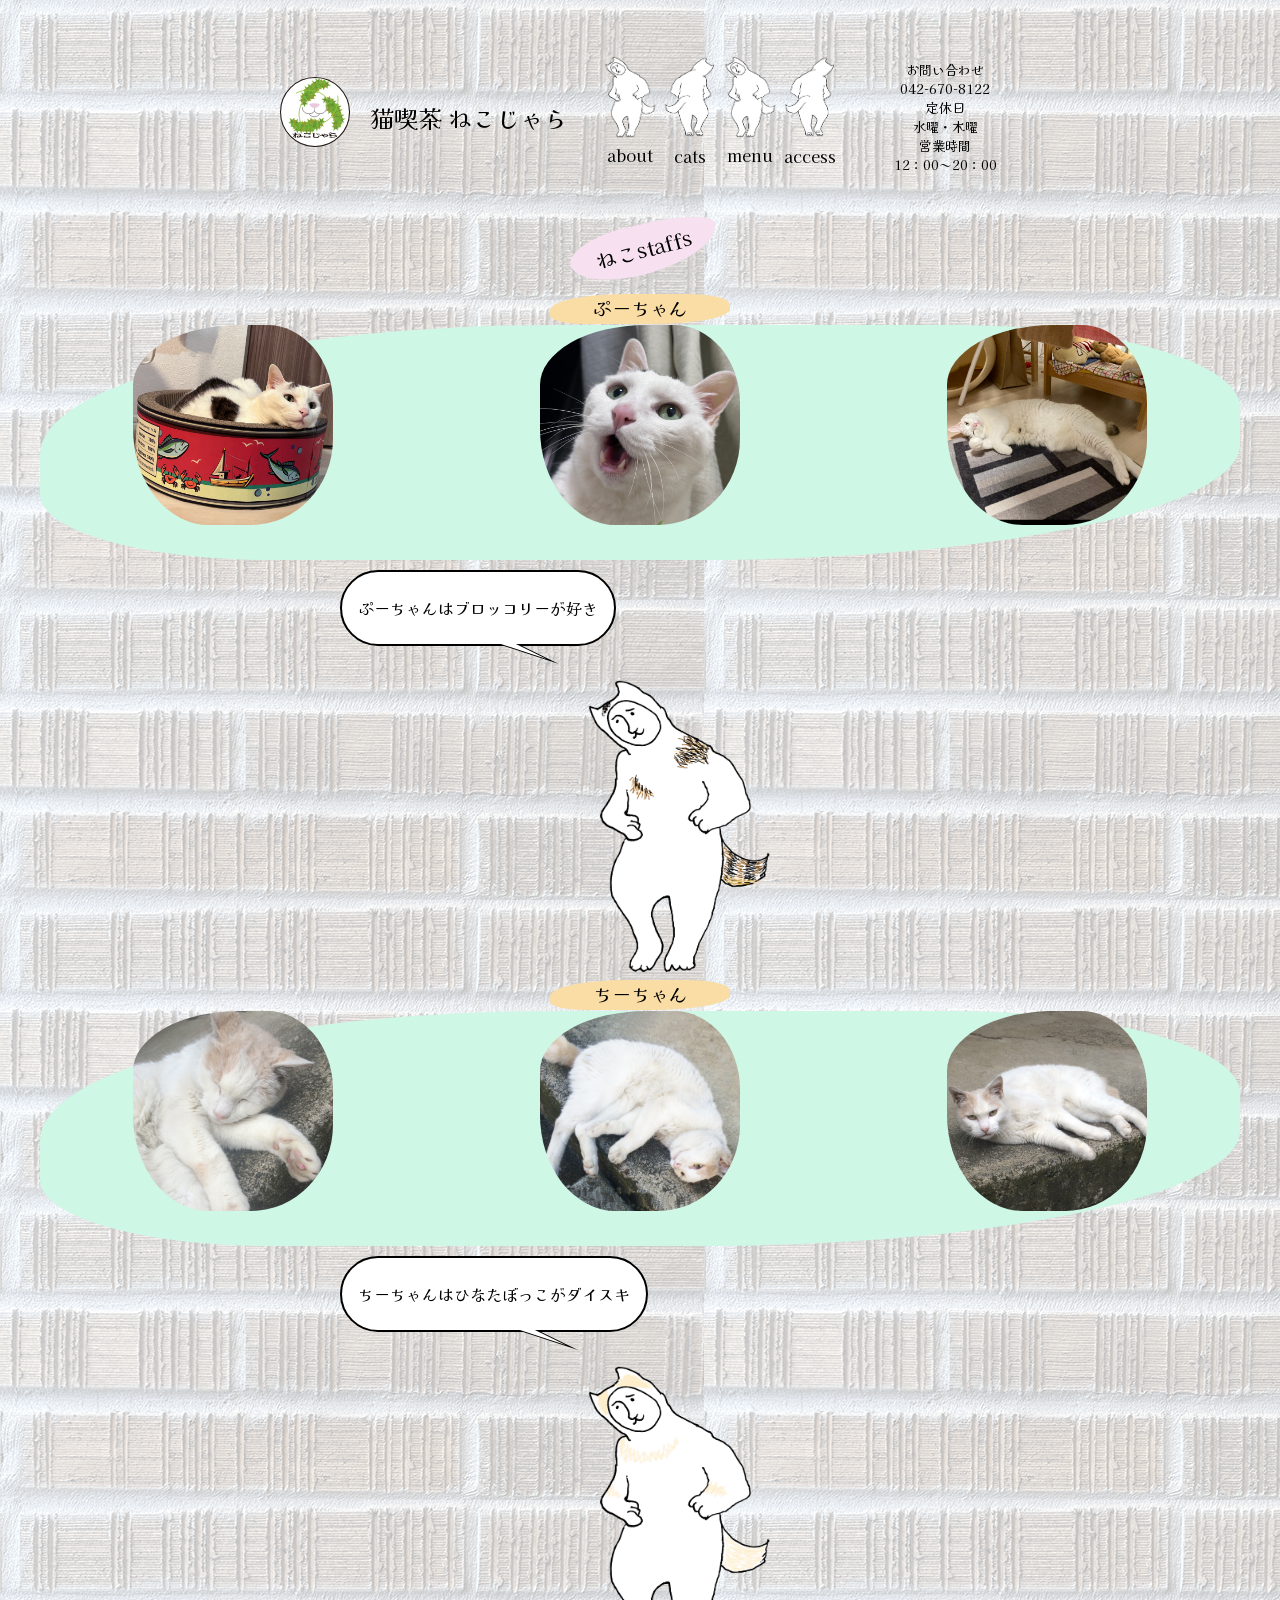
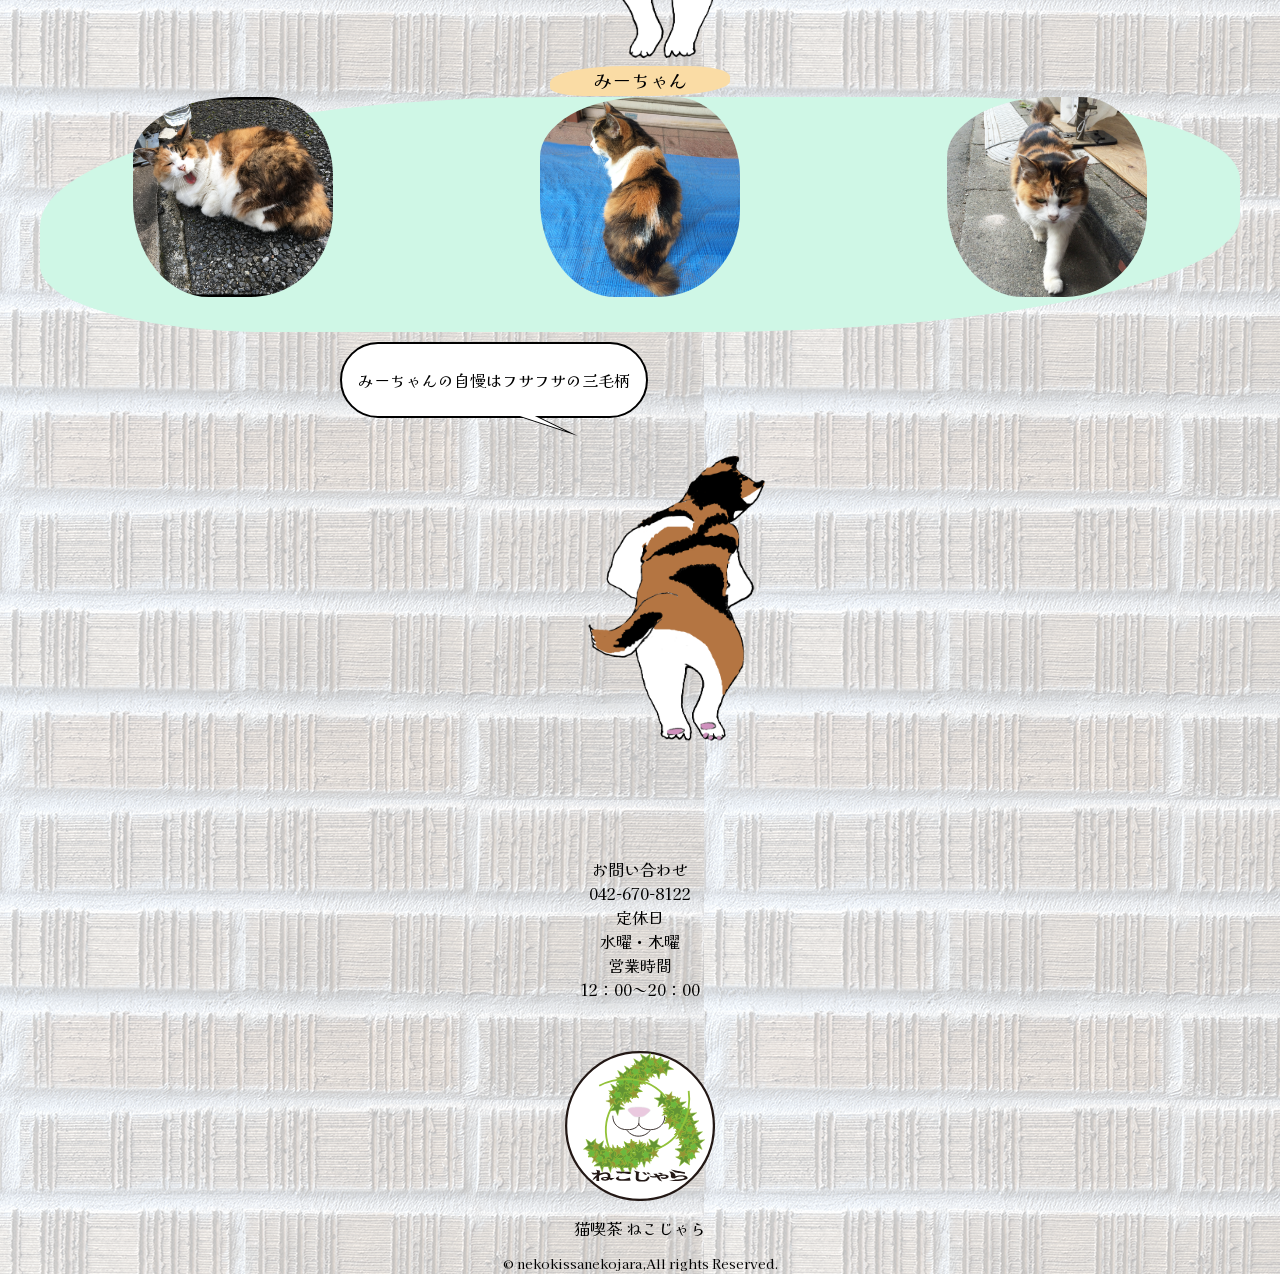
==== commit 2a03511d: "Add files via upload" ====
--- a/index2.html
+++ b/index2.html
@@ -5,6 +5,7 @@
     <meta charset="UTF-8">
     <meta name="viewport" content="width=device-width, initial-scale=1.0">
     <title>猫スタッフ｜猫喫茶 ねこじゃら</title>
+    <link rel="icon" href="favicon .ico">
 
 
     <link rel="preconnect" href="https://fonts.googleapis.com">
@@ -13,7 +14,8 @@
     <link rel="stylesheet" href="css/style.css">
 </head>
 
-<body>
+<body ontouchstart="">
+    
     <!-- ヘッダー -->
     <header>
         <div class="inner">
--- a/css/style.css
+++ b/css/style.css
@@ -181,7 +181,7 @@
     display: flex;
     justify-content: space-around;
     gap: 20px;
-    background-color: rgb(208, 247, 207);
+    background-color: rgb(207, 247, 230);
     border-radius: 43% 24% 45% 19% / 55% 35% 49% 28%  ;
 }
 
@@ -219,7 +219,7 @@
     text-decoration: none;
     text-align: center;
     display: block;
-    border: 1px dashed #000000;
+    border: 1px dashed #d1e61b;
     border-radius: 43% 24% 45% 19% / 55% 35% 49% 28% ;
     width: 250px;
     margin: 10px auto;
